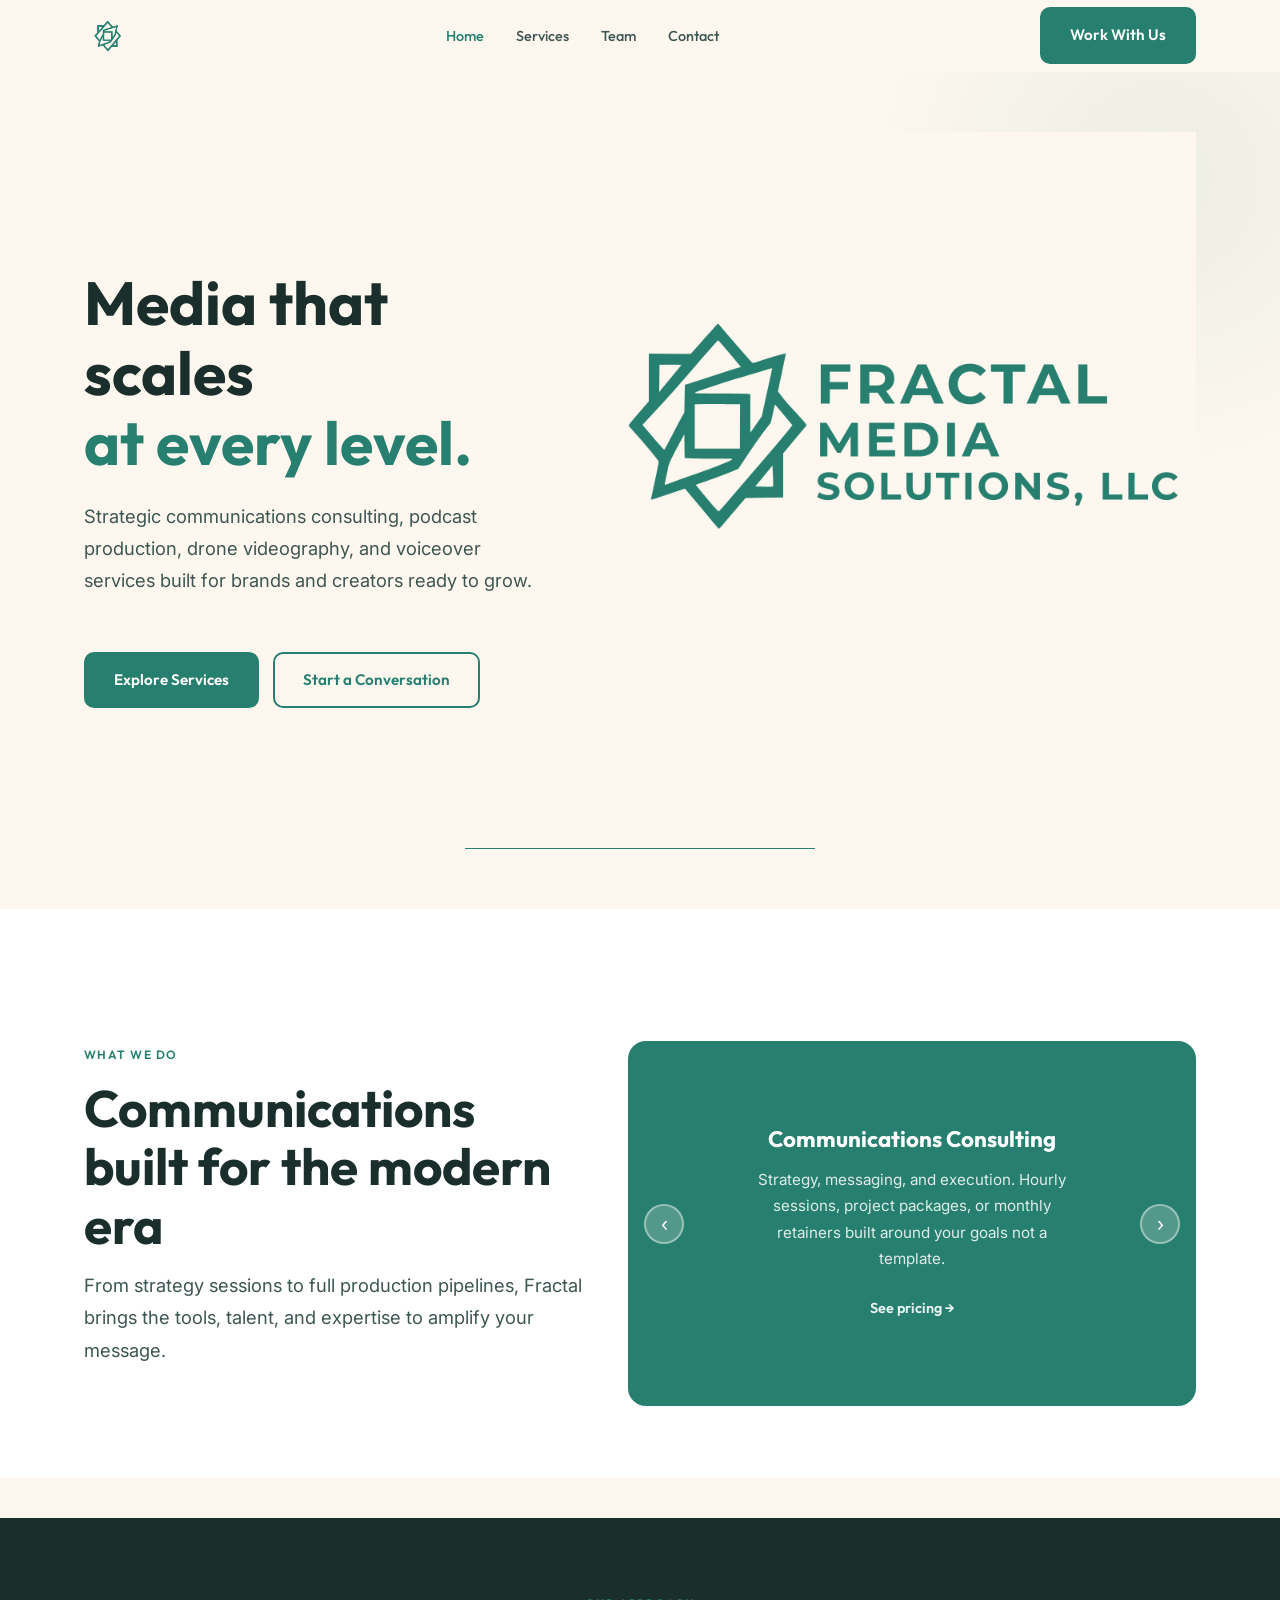
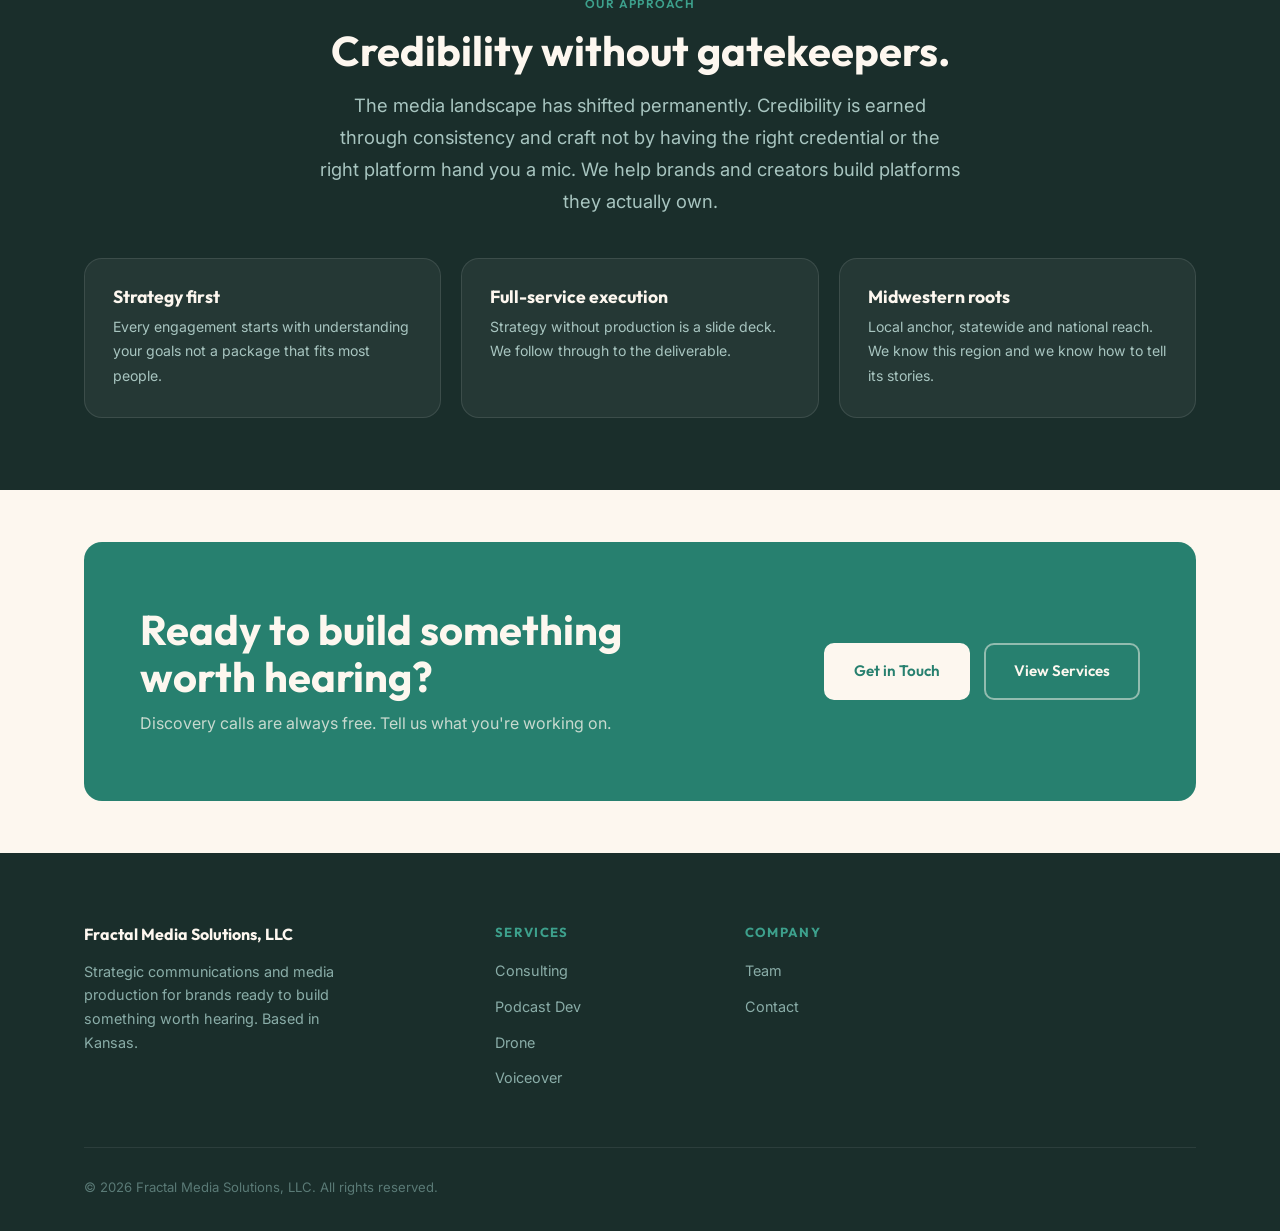
==== index.html @ 62a43615 "Initial commit: Fractal Media Solutions website" ====
<!DOCTYPE html>
<html lang="en">
<head>
  <meta charset="UTF-8" />
  <meta name="viewport" content="width=device-width, initial-scale=1.0" />
  <title>Fractal Media Solutions  Communications at Every Scale</title>
  <meta name="description" content="Strategic communications consulting, podcast production, drone videography, and voiceover services. Based in Kansas, built for national reach." />
  <link rel="stylesheet" href="css/style.css" />
  <link rel="icon" type="image/png" href="assets/favicon.png" />
</head>
<body>

  <!-- ─── Navigation ─── -->
  <nav class="nav" id="nav">
    <div class="nav__inner">
      <a href="index.html" class="nav__logo">
        <img src="assets/favicon.png" alt="Fractal Media Solutions" />
      </a>
      <ul class="nav__links">
        <li><a href="index.html" class="active">Home</a></li>
        <li><a href="services.html">Services</a></li>
        <li><a href="team.html">Team</a></li>
        <li><a href="contact.html">Contact</a></li>
      </ul>
      <a href="contact.html" class="btn btn--primary nav__cta">Work With Us</a>
      <button class="nav__hamburger" id="hamburger" aria-label="Open menu">
        <span></span><span></span><span></span>
      </button>
    </div>
  </nav>

  <div class="nav__mobile" id="mobileNav">
    <a href="index.html">Home</a>
    <a href="services.html">Services</a>
    <a href="team.html">Team</a>
    <a href="contact.html">Contact</a>
  </div>

  <main>

    <!-- ─── Hero ─── -->
    <section class="hero">
      <div class="hero__bg-shape"></div>
      <div class="container">
        <div class="hero__content">
          <div class="hero__heading-with-logo">
            <div>
              <h1>Media that scales<br /><span>at every level.</span></h1>
              <p class="hero__sub">
                Strategic communications consulting, podcast production, drone videography, and voiceover services  built for brands and creators ready to grow.
              </p>
            </div>
            <img src="assets/logo.png" alt="Fractal Media Solutions" class="hero__logo" />
          </div>
          <div class="btn-group">
            <a href="services.html" class="btn btn--primary">Explore Services</a>
            <a href="contact.html" class="btn btn--outline">Start a Conversation</a>
          </div>
        </div>
      </div>
    </section>

    <div style="display: flex; justify-content: center; margin: 60px 0;">
      <div style="height: 1px; background: var(--green); width: 350px;"></div>
    </div>

    <!-- ─── Services Overview ─── -->
    <section class="section" style="background: var(--white);">
      <div class="container">
        <div class="services-wrapper">
          <div class="section-header">
            <span class="section-label">What We Do</span>
            <h2>Communications built for the modern era</h2>
            <p>From strategy sessions to full production pipelines, Fractal brings the tools, talent, and expertise to amplify your message.</p>
          </div>
          <div class="services-carousel-box">
            <button class="carousel-nav-button prev" id="carouselPrev">‹</button>
            <div class="services-carousel" id="servicesCarousel">
          <div class="service-card active">
            <div class="service-card__icon"></div>
            <h3>Communications Consulting</h3>
            <p>Strategy, messaging, and execution. Hourly sessions, project packages, or monthly retainers built around your goals  not a template.</p>
            <a href="services.html#consulting" class="service-card__link">See pricing →</a>
          </div>
          <div class="service-card">
            <div class="service-card__icon"></div>
            <h3>Podcast Development</h3>
            <p>Concept to launch  brand identity, format design, equipment guidance, and a strategy that builds an audience from day one.</p>
            <a href="services.html#podcast" class="service-card__link">See packages →</a>
          </div>
          <div class="service-card">
            <div class="service-card__icon"></div>
            <h3>Drone Videography</h3>
            <p>Cinematic aerial footage for real estate, events, and branded campaigns. FAA-compliant, professionally delivered.</p>
            <a href="services.html#drone" class="service-card__link">See rates →</a>
          </div>
          <div class="service-card">
            <div class="service-card__icon"></div>
            <h3>Voiceover & Production</h3>
            <p>Professional VO spots, audio elements, and short-form video production  polished deliverables on a fast turnaround.</p>
            <a href="services.html#voiceover" class="service-card__link">See rates →</a>
          </div>
            </div>
            <button class="carousel-nav-button next" id="carouselNext">›</button>
          </div>
        </div>
      </div>
    </section>

    <!-- ─── Why Fractal ─── -->
    <section class="section section--dark">
      <div class="container">
        <div class="section-header section-header--center">
          <span class="section-label" style="color: var(--green-light);">Our Approach</span>
          <h2>Credibility without gatekeepers.</h2>
          <p>The media landscape has shifted permanently. Credibility is earned through consistency and craft  not by having the right credential or the right platform hand you a mic. We help brands and creators build platforms they actually own.</p>
        </div>
        <div style="display: grid; grid-template-columns: repeat(auto-fit, minmax(220px, 1fr)); gap: 20px;">
          <div style="background: rgba(255,255,255,0.05); border: 1px solid rgba(255,255,255,0.1); border-radius: var(--radius-lg); padding: 28px;">
            <h4 style="color: var(--cream); margin-bottom: 8px;">Strategy first</h4>
            <p style="font-size: 0.88rem;">Every engagement starts with understanding your goals  not a package that fits most people.</p>
          </div>
          <div style="background: rgba(255,255,255,0.05); border: 1px solid rgba(255,255,255,0.1); border-radius: var(--radius-lg); padding: 28px;">
            <h4 style="color: var(--cream); margin-bottom: 8px;">Full-service execution</h4>
            <p style="font-size: 0.88rem;">Strategy without production is a slide deck. We follow through to the deliverable.</p>
          </div>
          <div style="background: rgba(255,255,255,0.05); border: 1px solid rgba(255,255,255,0.1); border-radius: var(--radius-lg); padding: 28px;">
            <h4 style="color: var(--cream); margin-bottom: 8px;">Midwestern roots</h4>
            <p style="font-size: 0.88rem;">Local anchor, statewide and national reach. We know this region and we know how to tell its stories.</p>
          </div>
        </div>
      </div>
    </section>

    <!-- ─── CTA ─── -->
    <section class="section--sm">
      <div class="container">
        <div class="cta-banner">
          <div>
            <h2>Ready to build something worth hearing?</h2>
            <p>Discovery calls are always free. Tell us what you're working on.</p>
          </div>
          <div class="btn-group">
            <a href="contact.html" class="btn btn--cream">Get in Touch</a>
            <a href="services.html" class="btn btn--outline-light">View Services</a>
          </div>
        </div>
      </div>
    </section>

  </main>

  <!-- ─── Footer ─── -->
  <footer class="footer">
    <div class="container">
      <div class="footer__grid">
        <div class="footer__brand">
          <h4 style="color: var(--cream); margin-bottom: 8px; font-size: 1rem;">Fractal Media Solutions, LLC</h4>
          <p>Strategic communications and media production for brands ready to build something worth hearing. Based in Kansas.</p>
        </div>
        <div class="footer__col">
          <h4>Services</h4>
          <ul>
            <li><a href="services.html#consulting">Consulting</a></li>
            <li><a href="services.html#podcast">Podcast Dev</a></li>
            <li><a href="services.html#drone">Drone</a></li>
            <li><a href="services.html#voiceover">Voiceover</a></li>
          </ul>
        </div>
        <div class="footer__col">
          <h4>Company</h4>
          <ul>
            <li><a href="team.html">Team</a></li>
            <li><a href="contact.html">Contact</a></li>
          </ul>
        </div>
      </div>
      <div class="footer__bottom">
        <p>© 2026 Fractal Media Solutions, LLC. All rights reserved.</p>
      </div>
    </div>
  </footer>

  <script src="js/main.js"></script>
</body>
</html>
---- css/style.css ----
/* ============================================================
   FRACTAL MEDIA SOLUTIONS — Global Stylesheet
   Colors: #27806F (green), #FDF7EF (cream)
   ============================================================ */

@import url('https://fonts.googleapis.com/css2?family=Outfit:wght@300;400;500;600;700;800&family=Inter:wght@300;400;500;600&display=swap');

/* ─── Variables ─── */
:root {
  --green:        #27806F;
  --green-dark:   #1f6358;
  --green-light:  #3da08c;
  --green-pale:   #d4ede9;
  --cream:        #FDF7EF;
  --cream-dark:   #f5ece0;
  --white:        #ffffff;
  --ink:          #1a2e2b;
  --ink-mid:      #3d5652;
  --ink-soft:     #6b8580;
  --border:       #ddeae8;

  --font-head: 'Outfit', sans-serif;
  --font-body: 'Inter', sans-serif;

  --radius:   10px;
  --radius-lg: 18px;
  --shadow:   0 2px 12px rgba(39,128,111,0.10);
  --shadow-lg: 0 8px 40px rgba(39,128,111,0.14);

  --max-w: 1160px;
  --nav-h: 72px;
}

/* ─── Reset ─── */
*, *::before, *::after { box-sizing: border-box; margin: 0; padding: 0; }
html { scroll-behavior: smooth; font-size: 16px; }
body {
  font-family: var(--font-body);
  background: var(--cream);
  color: var(--ink);
  line-height: 1.6;
  -webkit-font-smoothing: antialiased;
}
img { max-width: 100%; display: block; }
a { color: inherit; text-decoration: none; }
ul { list-style: none; }
button { cursor: pointer; font-family: inherit; }

/* ─── Typography ─── */
h1, h2, h3, h4, h5 {
  font-family: var(--font-head);
  line-height: 1.15;
  color: var(--ink);
  font-weight: 700;
}
h1 { font-size: clamp(2.4rem, 5vw, 3.8rem); }
h2 { font-size: clamp(1.8rem, 3.5vw, 2.6rem); }
h3 { font-size: clamp(1.2rem, 2.5vw, 1.5rem); }
h4 { font-size: 1.1rem; }
p  { color: var(--ink-mid); line-height: 1.75; }

/* ─── Layout helpers ─── */
.container {
  max-width: var(--max-w);
  margin: 0 auto;
  padding: 0 24px;
}
.section { padding: 72px 0; }
.section + .section { margin-top: 40px; }
.section--sm { padding: 52px 0; }
.section--dark {
  background: var(--ink);
  color: var(--cream);
}
.section--dark h2,
.section--dark h3,
.section--dark h4 { color: var(--cream); }
.section--dark p { color: #a8c5c0; }

.section--green {
  background: var(--green);
}
.section--green h2,
.section--green h3,
.section--green p { color: var(--cream); }

.section-label {
  display: inline-block;
  font-family: var(--font-head);
  font-size: 0.75rem;
  font-weight: 600;
  letter-spacing: 0.12em;
  text-transform: uppercase;
  color: var(--green);
  margin-bottom: 14px;
}
.section--dark .section-label { color: var(--green-light); }
.section--green .section-label { color: var(--green-pale); }

.section-header { max-width: 640px; margin-bottom: 40px; }
.section-header p { margin-top: 14px; font-size: 1.15rem; }
.section-header--center { text-align: center; margin-left: auto; margin-right: auto; }

/* ─── Buttons ─── */
.btn {
  display: inline-flex;
  align-items: center;
  gap: 8px;
  padding: 14px 28px;
  border-radius: var(--radius);
  font-family: var(--font-head);
  font-weight: 600;
  font-size: 0.95rem;
  transition: all 0.2s ease;
  border: 2px solid transparent;
}
.btn--primary {
  background: var(--green);
  color: var(--white);
  border-color: var(--green);
}
.btn--primary:hover {
  background: var(--green-dark);
  border-color: var(--green-dark);
  transform: translateY(-1px);
  box-shadow: 0 4px 16px rgba(39,128,111,0.35);
}
.btn--outline {
  background: transparent;
  color: var(--green);
  border-color: var(--green);
}
.btn--outline:hover {
  background: var(--green);
  color: var(--white);
  transform: translateY(-1px);
}
.btn--outline-light {
  background: transparent;
  color: var(--cream);
  border-color: rgba(253,247,239,0.5);
}
.btn--outline-light:hover {
  background: rgba(253,247,239,0.12);
  border-color: var(--cream);
}
.btn--cream {
  background: var(--cream);
  color: var(--green);
  border-color: var(--cream);
}
.btn--cream:hover {
  background: var(--white);
  transform: translateY(-1px);
  box-shadow: 0 4px 16px rgba(0,0,0,0.1);
}
.btn-group { display: flex; gap: 14px; flex-wrap: wrap; align-items: center; }

/* ─── Navigation ─── */
.nav {
  position: fixed;
  top: 0; left: 0; right: 0;
  z-index: 1000;
  height: var(--nav-h);
  background: var(--cream);
  border-bottom: 1px solid transparent;
  transition: border-color 0.3s, box-shadow 0.3s;
}
.nav.scrolled {
  border-color: var(--border);
  box-shadow: 0 2px 16px rgba(39,128,111,0.08);
}
.nav__inner {
  display: flex;
  align-items: center;
  justify-content: space-between;
  height: 100%;
  max-width: var(--max-w);
  margin: 0 auto;
  padding: 0 24px;
}
.nav__logo img { height: 48px; width: auto; }
.nav__links {
  display: flex;
  align-items: center;
  gap: 32px;
}
.nav__links a {
  font-family: var(--font-head);
  font-weight: 500;
  font-size: 0.9rem;
  color: var(--ink-mid);
  transition: color 0.2s;
}
.nav__links a:hover,
.nav__links a.active { color: var(--green); }
.nav__cta { margin-left: 8px; }
.nav__hamburger {
  display: none;
  flex-direction: column;
  gap: 5px;
  background: none;
  border: none;
  padding: 4px;
}
.nav__hamburger span {
  display: block;
  width: 24px; height: 2px;
  background: var(--ink);
  border-radius: 2px;
  transition: all 0.3s;
}

/* Mobile nav */
.nav__mobile {
  display: none;
  position: fixed;
  top: var(--nav-h);
  left: 0; right: 0;
  background: var(--cream);
  border-bottom: 1px solid var(--border);
  padding: 24px;
  flex-direction: column;
  gap: 20px;
  box-shadow: var(--shadow-lg);
  z-index: 999;
}
.nav__mobile a {
  font-family: var(--font-head);
  font-weight: 600;
  font-size: 1.1rem;
  color: var(--ink);
  padding: 8px 0;
  border-bottom: 1px solid var(--border);
}
.nav__mobile a:last-child { border: none; }
.nav__mobile.open { display: flex; }

/* ─── Hero ─── */
.hero {
  padding-top: calc(var(--nav-h) + 60px);
  padding-bottom: 80px;
  position: relative;
  overflow: hidden;
}
.hero__bg-shape {
  position: absolute;
  top: -120px; right: -180px;
  width: 600px; height: 600px;
  background: radial-gradient(circle, rgba(39,128,111,0.08) 0%, transparent 70%);
  border-radius: 50%;
  pointer-events: none;
}
.hero__content { max-width: 100%; position: relative; z-index: 1; }
.hero__heading-with-logo {
  display: flex;
  align-items: center;
  justify-content: space-between;
  gap: 48px;
  margin-bottom: -80px;
}
.hero__heading-with-logo > div {
  flex: 1;
  max-width: 600px;
}
.hero__logo {
  height: 600px;
  width: auto;
  flex-shrink: 0;
}
.hero__eyebrow {
  display: inline-flex;
  align-items: center;
  gap: 8px;
  font-family: var(--font-head);
  font-size: 0.8rem;
  font-weight: 600;
  letter-spacing: 0.1em;
  text-transform: uppercase;
  color: var(--green);
  margin-bottom: 20px;
}
.hero__eyebrow::before {
  content: '';
  display: block;
  width: 28px; height: 2px;
  background: var(--green);
  border-radius: 2px;
}
.hero h1 { margin-bottom: 22px; }
.hero h1 span { color: var(--green); }
.hero__sub {
  font-size: 1.15rem;
  max-width: 560px;
  margin-bottom: 0;
  color: var(--ink-mid);
}
.hero__stats {
  display: flex;
  gap: 48px;
  margin-top: 64px;
  padding-top: 40px;
  border-top: 1px solid var(--border);
  flex-wrap: wrap;
}
.hero__stat-num {
  font-family: var(--font-head);
  font-size: 2rem;
  font-weight: 800;
  color: var(--green);
  line-height: 1;
}
.hero__stat-label {
  font-size: 0.85rem;
  color: var(--ink-soft);
  margin-top: 4px;
}

/* ─── Service Cards & Carousel ─── */
.services-wrapper {
  display: flex;
  gap: 40px;
  align-items: stretch;
  justify-content: space-between;
  margin-top: 60px;
}
.services-wrapper .section-header {
  flex: 1;
  max-width: 100%;
}
.services-wrapper .section-header h2 {
  font-size: clamp(2.2rem, 4.5vw, 3.2rem);
}
.services-carousel-box {
  flex: 1;
  background: var(--green);
  border-radius: var(--radius-lg);
  padding: 40px 32px;
  min-height: 320px;
  display: flex;
  flex-direction: column;
  align-items: center;
  justify-content: center;
  position: relative;
}
.services-grid {
  display: grid;
  grid-template-columns: repeat(auto-fit, minmax(280px, 1fr));
  gap: 20px;
}
.services-carousel {
  display: flex;
  width: 100%;
  height: 100%;
  position: relative;
  align-items: center;
  justify-content: center;
}
.carousel-nav-button {
  position: absolute;
  top: 50%;
  transform: translateY(-50%);
  background: rgba(255,255,255,0.2);
  border: 2px solid rgba(255,255,255,0.4);
  color: var(--white);
  width: 40px;
  height: 40px;
  border-radius: 50%;
  cursor: pointer;
  font-size: 1.2rem;
  display: flex;
  align-items: center;
  justify-content: center;
  transition: all 0.2s;
  z-index: 10;
}
.carousel-nav-button:hover {
  background: rgba(255,255,255,0.35);
  border-color: rgba(255,255,255,0.6);
}
.carousel-nav-button.prev { left: 16px; }
.carousel-nav-button.next { right: 16px; }
.service-card {
  background: var(--white);
  border: 1px solid var(--border);
  border-radius: var(--radius-lg);
  padding: 32px;
  transition: box-shadow 0.25s, transform 0.25s, border-color 0.25s;
  flex-shrink: 0;
  width: 100%;
  min-width: 320px;
  cursor: pointer;
}
.services-carousel .service-card {
  display: none;
  width: 100%;
  max-width: 100%;
  min-width: unset;
  background: transparent;
  border: none;
  padding: 0;
  text-align: center;
}
.services-carousel .service-card.active {
  display: flex;
  flex-direction: column;
  align-items: center;
}
.services-carousel .service-card__icon {
  display: none;
}
.services-carousel .service-card h3 {
  color: var(--white);
  font-size: 1.4rem;
  margin-bottom: 14px;
}
.services-carousel .service-card p {
  color: rgba(255,255,255,0.85);
  font-size: 0.95rem;
  max-width: 320px;
}
.services-carousel .service-card__link {
  color: rgba(255,255,255,0.9);
  margin-top: 24px;
  font-size: 0.9rem;
}
.services-carousel .service-card__link:hover {
  color: var(--white);
}
.service-card:hover {
  box-shadow: var(--shadow-lg);
  transform: translateY(-4px);
  border-color: var(--green-pale);
}
.service-card__icon {
  width: 52px; height: 52px;
  background: var(--green-pale);
  border-radius: var(--radius);
  display: flex; align-items: center; justify-content: center;
  margin-bottom: 20px;
  font-size: 1.4rem;
}
.service-card h3 { margin-bottom: 10px; font-size: 1.15rem; }
.service-card p { font-size: 0.9rem; }
.service-card__link {
  display: inline-flex;
  align-items: center;
  gap: 6px;
  margin-top: 18px;
  font-family: var(--font-head);
  font-size: 0.85rem;
  font-weight: 600;
  color: var(--green);
  transition: gap 0.2s;
}
.service-card__link:hover { gap: 10px; }

/* ─── Pricing Tables ─── */
.pricing-section { margin-bottom: 48px; }
.pricing-section h3 {
  font-size: 1.4rem;
  margin-bottom: 6px;
  padding-bottom: 16px;
  border-bottom: 2px solid var(--green-pale);
}
.pricing-section .section-label { margin-bottom: 8px; }

.pricing-grid {
  display: grid;
  grid-template-columns: repeat(auto-fit, minmax(220px, 1fr));
  gap: 20px;
  margin-top: 28px;
}
.price-card {
  background: var(--white);
  border: 1px solid var(--border);
  border-radius: var(--radius-lg);
  padding: 28px 24px;
  position: relative;
  transition: box-shadow 0.2s, border-color 0.2s;
}
.price-card:hover {
  box-shadow: var(--shadow);
  border-color: var(--green-pale);
}
.price-card--featured {
  border-color: var(--green);
  border-width: 2px;
}
.price-card__badge {
  position: absolute;
  top: -12px; left: 50%;
  transform: translateX(-50%);
  background: var(--green);
  color: var(--white);
  font-family: var(--font-head);
  font-size: 0.7rem;
  font-weight: 700;
  letter-spacing: 0.08em;
  text-transform: uppercase;
  padding: 4px 12px;
  border-radius: 20px;
}
.price-card__name {
  font-family: var(--font-head);
  font-weight: 700;
  font-size: 1rem;
  color: var(--ink);
  margin-bottom: 8px;
}
.price-card__price {
  font-family: var(--font-head);
  font-size: 1.8rem;
  font-weight: 800;
  color: var(--green);
  line-height: 1;
}
.price-card__price span {
  font-size: 0.85rem;
  font-weight: 500;
  color: var(--ink-soft);
}
.price-card__desc {
  font-size: 0.85rem;
  color: var(--ink-soft);
  margin-top: 8px;
  margin-bottom: 16px;
}
.price-card__features {
  border-top: 1px solid var(--border);
  padding-top: 16px;
  display: flex;
  flex-direction: column;
  gap: 8px;
}
.price-card__features li {
  font-size: 0.85rem;
  color: var(--ink-mid);
  display: flex;
  align-items: flex-start;
  gap: 8px;
}
.price-card__features li::before {
  content: '✓';
  color: var(--green);
  font-weight: 700;
  flex-shrink: 0;
  margin-top: 1px;
}

/* ─── Podcast section ─── */
.podcast-card {
  display: grid;
  grid-template-columns: 1fr 1fr;
  gap: 64px;
  align-items: center;
}
.podcast-card__art {
  background: linear-gradient(135deg, var(--green-dark) 0%, var(--green) 50%, var(--green-light) 100%);
  border-radius: var(--radius-lg);
  aspect-ratio: 1;
  display: flex;
  align-items: center;
  justify-content: center;
  font-size: 5rem;
  box-shadow: var(--shadow-lg);
  max-width: 380px;
}
.podcast-card__content .section-label { color: var(--green-light); }
.podcast-card__content h2 { color: var(--cream); }
.podcast-card__tags {
  display: flex;
  gap: 10px;
  flex-wrap: wrap;
  margin: 20px 0;
}
.tag {
  display: inline-block;
  padding: 5px 12px;
  border-radius: 20px;
  font-size: 0.78rem;
  font-family: var(--font-head);
  font-weight: 600;
  background: rgba(253,247,239,0.12);
  color: var(--cream);
  border: 1px solid rgba(253,247,239,0.2);
}

/* ─── CTA Banner ─── */
.cta-banner {
  background: var(--green);
  border-radius: var(--radius-lg);
  padding: 64px 56px;
  display: flex;
  align-items: center;
  justify-content: space-between;
  gap: 40px;
  flex-wrap: wrap;
}
.cta-banner h2 { color: var(--cream); max-width: 500px; margin-bottom: 8px; }
.cta-banner p { color: rgba(253,247,239,0.75); }

/* ─── Team Cards ─── */
.team-grid {
  display: grid;
  grid-template-columns: repeat(auto-fit, minmax(300px, 1fr));
  gap: 24px;
}
.team-card {
  background: var(--white);
  border: 1px solid var(--border);
  border-radius: var(--radius-lg);
  overflow: hidden;
  transition: box-shadow 0.25s, transform 0.25s;
}
.team-card:hover {
  box-shadow: var(--shadow-lg);
  transform: translateY(-4px);
}
.team-card__photo {
  height: 240px;
  background: linear-gradient(135deg, var(--green-dark) 0%, var(--green-light) 100%);
  display: flex;
  align-items: center;
  justify-content: center;
  font-size: 4rem;
}
.team-card__body { padding: 28px; }
.team-card__name { font-size: 1.2rem; margin-bottom: 4px; }
.team-card__title {
  font-size: 0.85rem;
  color: var(--green);
  font-family: var(--font-head);
  font-weight: 600;
  margin-bottom: 14px;
}
.team-card__bio { font-size: 0.9rem; }

/* ─── AI Services ─── */
.ai-grid {
  display: grid;
  grid-template-columns: repeat(auto-fit, minmax(300px, 1fr));
  gap: 24px;
}
.ai-card {
  background: var(--white);
  border: 1px solid var(--border);
  border-radius: var(--radius-lg);
  padding: 32px;
  transition: box-shadow 0.25s, transform 0.25s, border-color 0.25s;
}
.ai-card:hover {
  box-shadow: var(--shadow-lg);
  transform: translateY(-4px);
  border-color: var(--green-pale);
}
.ai-card__icon {
  font-size: 2rem;
  margin-bottom: 16px;
}
.ai-card__name {
  font-family: var(--font-head);
  font-weight: 700;
  font-size: 1.1rem;
  margin-bottom: 10px;
  color: var(--ink);
}
.ai-card__desc { font-size: 0.9rem; margin-bottom: 16px; }
.ai-card__price {
  font-family: var(--font-head);
  font-weight: 700;
  color: var(--green);
  font-size: 0.95rem;
}

/* ─── Contact form ─── */
.contact-grid {
  display: grid;
  grid-template-columns: 1fr 1.6fr;
  gap: 64px;
  align-items: start;
}
.contact-info h3 { margin-bottom: 14px; }
.contact-detail {
  display: flex;
  align-items: flex-start;
  gap: 14px;
  margin-bottom: 20px;
}
.contact-detail__icon {
  width: 40px; height: 40px;
  background: var(--green-pale);
  border-radius: var(--radius);
  display: flex; align-items: center; justify-content: center;
  font-size: 1rem;
  flex-shrink: 0;
  margin-top: 2px;
}
.contact-detail__text strong {
  display: block;
  font-family: var(--font-head);
  font-size: 0.85rem;
  color: var(--ink);
  margin-bottom: 2px;
}
.contact-detail__text span {
  font-size: 0.9rem;
  color: var(--ink-mid);
}
.contact-form {
  background: var(--white);
  border: 1px solid var(--border);
  border-radius: var(--radius-lg);
  padding: 40px;
  box-shadow: var(--shadow);
}
.form-row { display: grid; grid-template-columns: 1fr 1fr; gap: 20px; }
.form-group { margin-bottom: 20px; }
.form-group label {
  display: block;
  font-family: var(--font-head);
  font-size: 0.82rem;
  font-weight: 600;
  color: var(--ink);
  margin-bottom: 7px;
  letter-spacing: 0.02em;
}
.form-group input,
.form-group select,
.form-group textarea {
  width: 100%;
  padding: 12px 16px;
  border: 1.5px solid var(--border);
  border-radius: var(--radius);
  font-family: var(--font-body);
  font-size: 0.9rem;
  color: var(--ink);
  background: var(--cream);
  transition: border-color 0.2s, box-shadow 0.2s;
  outline: none;
}
.form-group input:focus,
.form-group select:focus,
.form-group textarea:focus {
  border-color: var(--green);
  box-shadow: 0 0 0 3px rgba(39,128,111,0.12);
}
.form-group textarea { resize: vertical; min-height: 130px; }

/* ─── Footer ─── */
.footer {
  background: var(--ink);
  color: var(--cream);
  padding: 72px 0 32px;
}
.footer__grid {
  display: grid;
  grid-template-columns: 1.8fr 1fr 1fr 1fr;
  gap: 48px;
  margin-bottom: 56px;
}
.footer__brand p {
  color: #8aada8;
  font-size: 0.9rem;
  margin-top: 16px;
  max-width: 280px;
  line-height: 1.65;
}
.footer__logo img { height: 44px; width: auto; filter: brightness(1.3); opacity: 1; }
.footer__col h4 {
  font-family: var(--font-head);
  font-size: 0.82rem;
  font-weight: 700;
  letter-spacing: 0.1em;
  text-transform: uppercase;
  color: var(--green-light);
  margin-bottom: 18px;
}
.footer__col ul { display: flex; flex-direction: column; gap: 10px; }
.footer__col ul a {
  font-size: 0.9rem;
  color: #8aada8;
  transition: color 0.2s;
}
.footer__col ul a:hover { color: var(--cream); }
.footer__bottom {
  border-top: 1px solid rgba(255,255,255,0.08);
  padding-top: 28px;
  display: flex;
  justify-content: space-between;
  align-items: center;
  flex-wrap: wrap;
  gap: 12px;
}
.footer__bottom p { font-size: 0.82rem; color: #5a7a76; }
.footer__bottom a { color: var(--green-light); }

/* ─── Page Hero (inner pages) ─── */
.page-hero {
  background: linear-gradient(135deg, var(--ink) 0%, #2a4e49 100%);
  padding: calc(var(--nav-h) + 72px) 0 80px;
  position: relative;
  overflow: hidden;
}
.page-hero::before {
  content: '';
  position: absolute;
  top: -100px; right: -100px;
  width: 500px; height: 500px;
  background: radial-gradient(circle, rgba(39,128,111,0.2) 0%, transparent 70%);
  border-radius: 50%;
}
.page-hero .section-label { color: var(--green-light); }
.page-hero h1 { color: var(--cream); margin-bottom: 16px; }
.page-hero p { color: #a8c5c0; font-size: 1.1rem; max-width: 580px; }

/* ─── Value props ─── */
.value-grid {
  display: grid;
  grid-template-columns: repeat(3, 1fr);
  gap: 32px;
}
.value-item {
  padding: 32px;
  background: var(--white);
  border: 1px solid var(--border);
  border-radius: var(--radius-lg);
}
.value-item__num {
  font-family: var(--font-head);
  font-size: 2.5rem;
  font-weight: 800;
  color: var(--green-pale);
  line-height: 1;
  margin-bottom: 12px;
}
.value-item h4 { margin-bottom: 8px; }
.value-item p { font-size: 0.9rem; }

/* ─── Episode list ─── */
.episode-list { display: flex; flex-direction: column; gap: 16px; }
.episode-card {
  display: flex;
  gap: 20px;
  align-items: center;
  background: var(--white);
  border: 1px solid var(--border);
  border-radius: var(--radius);
  padding: 20px 24px;
  transition: box-shadow 0.2s, border-color 0.2s;
}
.episode-card:hover { box-shadow: var(--shadow); border-color: var(--green-pale); }
.episode-card__num {
  font-family: var(--font-head);
  font-size: 1.5rem;
  font-weight: 800;
  color: var(--green-pale);
  min-width: 44px;
}
.episode-card__title {
  font-family: var(--font-head);
  font-weight: 600;
  font-size: 1rem;
  color: var(--ink);
  margin-bottom: 4px;
}
.episode-card__meta { font-size: 0.82rem; color: var(--ink-soft); }
.episode-card__play {
  margin-left: auto;
  width: 44px; height: 44px;
  background: var(--green-pale);
  border-radius: 50%;
  display: flex; align-items: center; justify-content: center;
  color: var(--green);
  font-size: 1rem;
  flex-shrink: 0;
  transition: background 0.2s, color 0.2s;
}
.episode-card:hover .episode-card__play {
  background: var(--green);
  color: var(--white);
}

/* ─── Divider ─── */
.divider { height: 1px; background: var(--border); margin: 0; }

/* ─── Responsive ─── */
@media (max-width: 900px) {
  .services-wrapper { flex-direction: column; gap: 40px; }
  .services-wrapper .section-header { max-width: 100%; }
  .services-carousel-box { min-height: 350px; }
  .footer__grid { grid-template-columns: 1fr 1fr; }
  .podcast-card { grid-template-columns: 1fr; }
  .podcast-card__art { max-width: 260px; margin: 0 auto; }
  .contact-grid { grid-template-columns: 1fr; }
  .value-grid { grid-template-columns: 1fr; }
}

@media (max-width: 768px) {
  .hero__heading-with-logo { flex-direction: column; gap: 32px; }
  .hero__logo { height: 280px; }
  .nav__links, .nav__cta { display: none; }
  .nav__hamburger { display: flex; }
  .cta-banner { flex-direction: column; padding: 40px 28px; }
  .form-row { grid-template-columns: 1fr; }
  .hero__stats { gap: 32px; }
  .footer__grid { grid-template-columns: 1fr; gap: 32px; }
}

@media (max-width: 480px) {
  .section { padding: 64px 0; }
  .contact-form { padding: 24px; }
}
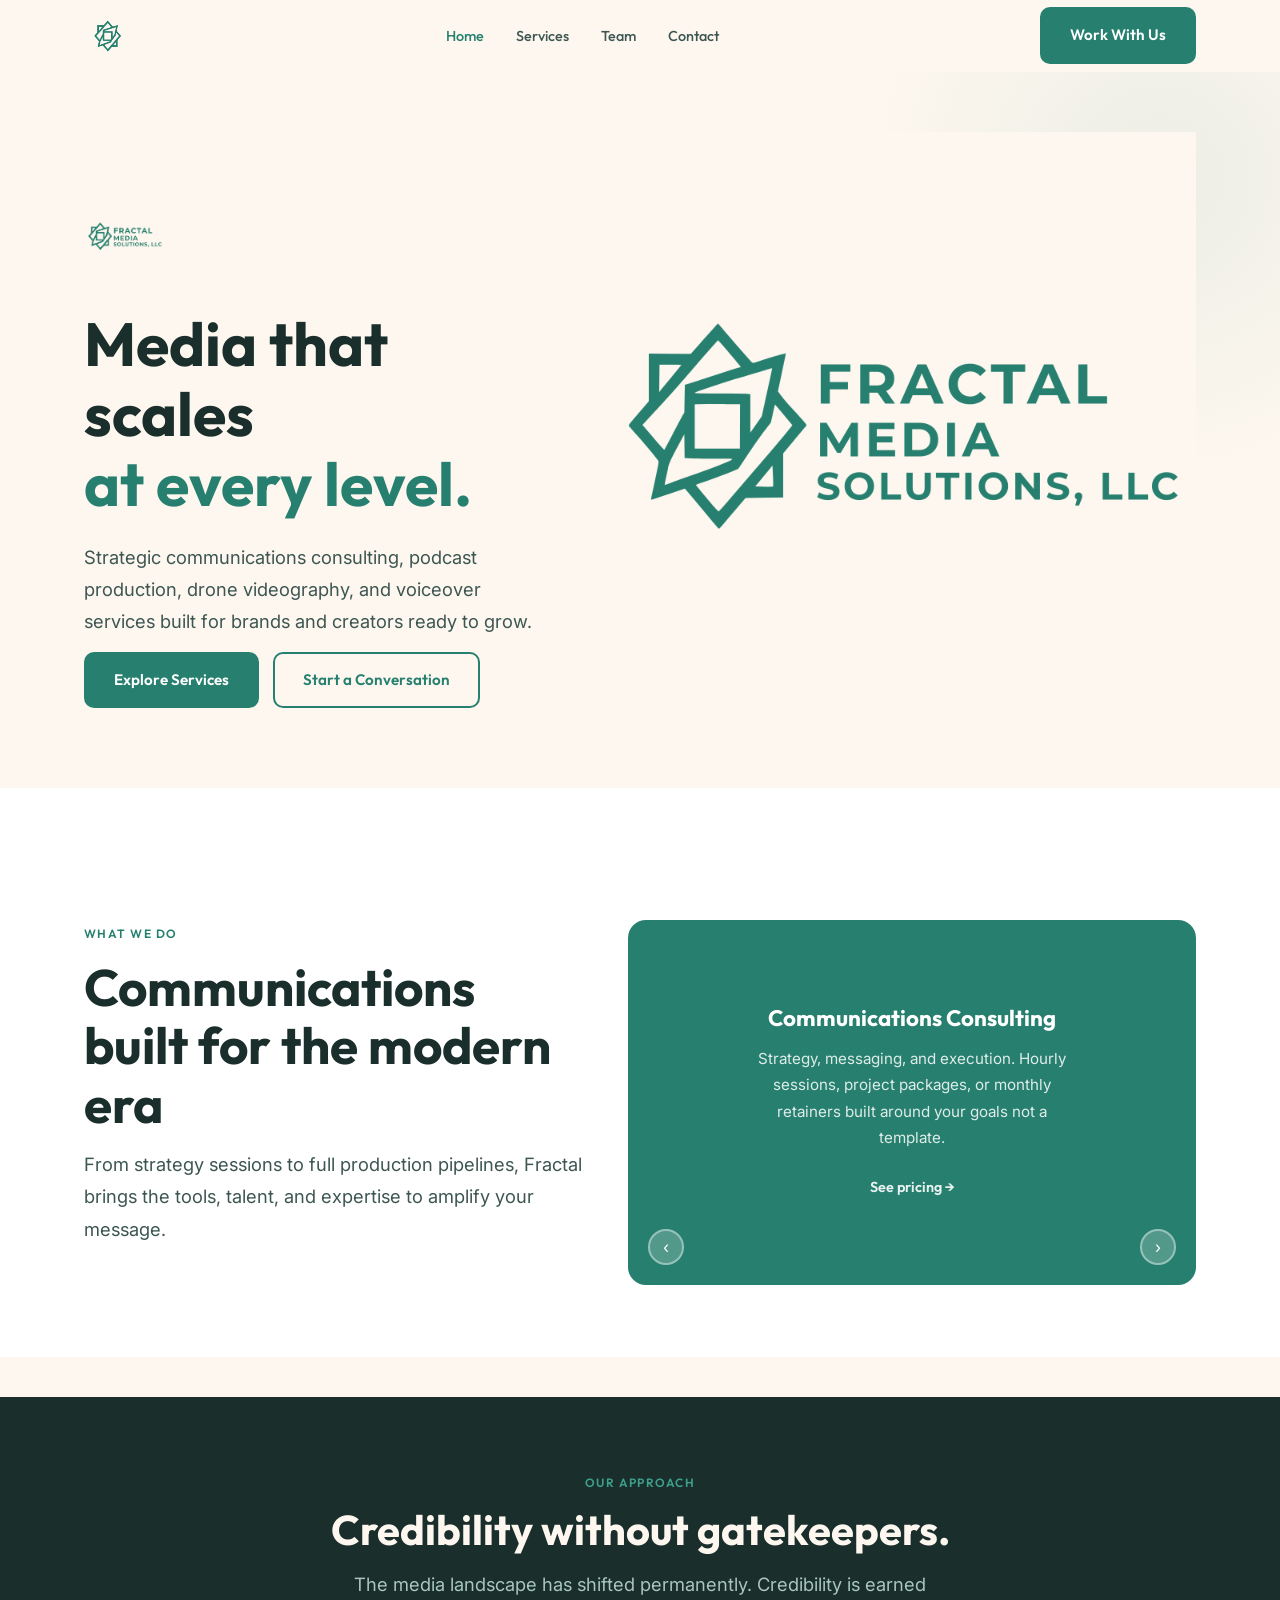
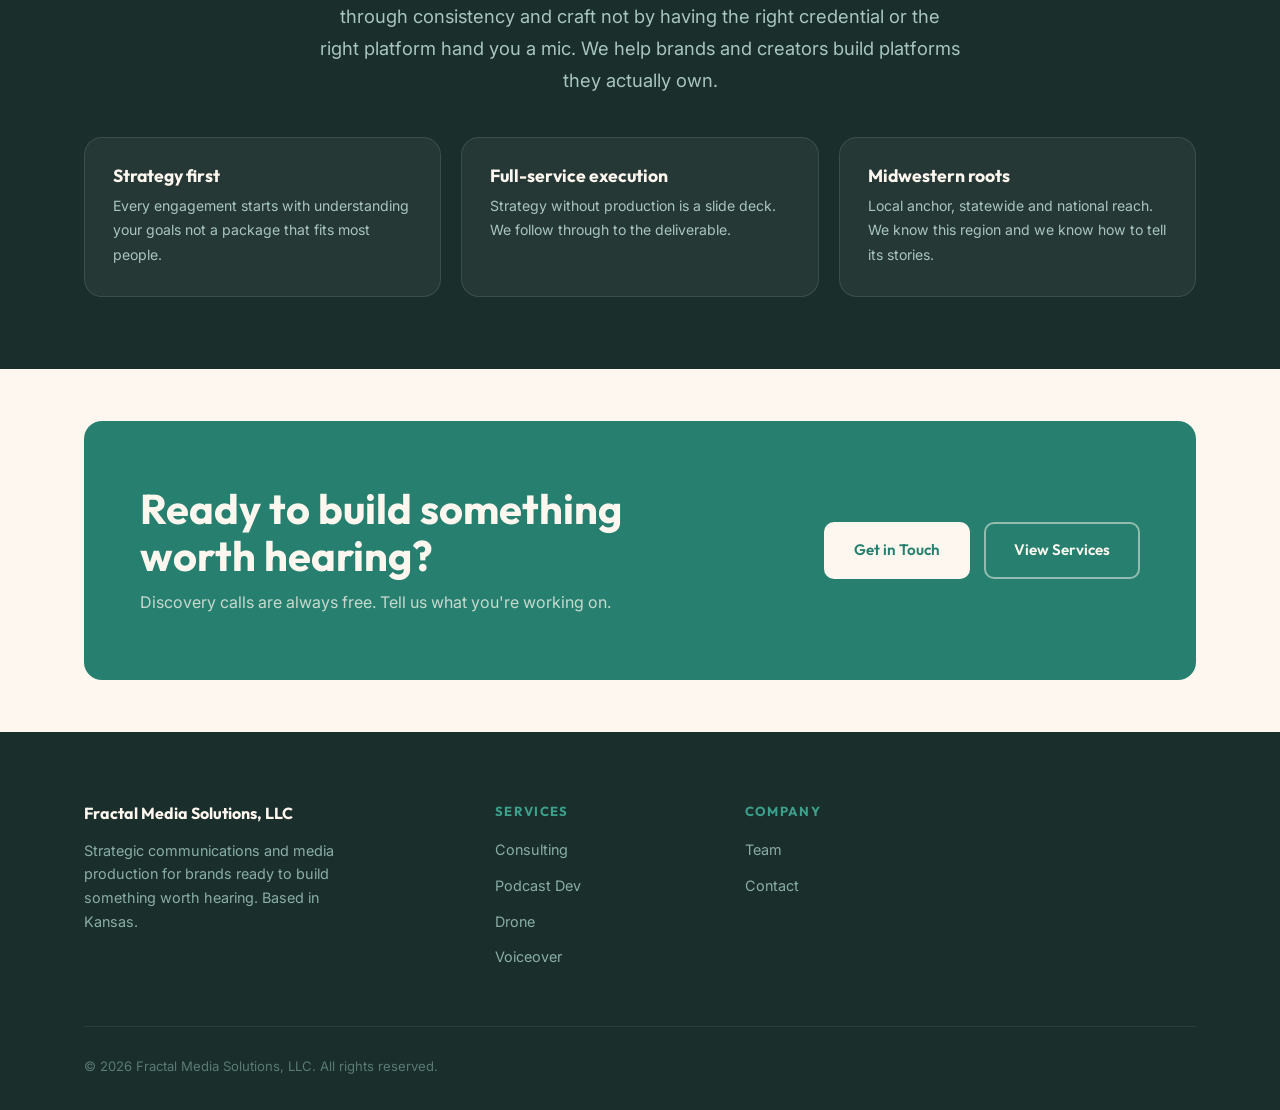
==== commit 5709342f: "refactor: hero section logo, spacing, and carousel buttons - Add Fractal logo above heading in hero " ====
--- a/index.html
+++ b/index.html
@@ -45,6 +45,7 @@
         <div class="hero__content">
           <div class="hero__heading-with-logo">
             <div>
+              <img src="assets/logo.png" alt="Fractal Media Solutions" class="hero__logo-top" />
               <h1>Media that scales<br /><span>at every level.</span></h1>
               <p class="hero__sub">
                 Strategic communications consulting, podcast production, drone videography, and voiceover services  built for brands and creators ready to grow.
@@ -59,10 +60,6 @@
         </div>
       </div>
     </section>
-
-    <div style="display: flex; justify-content: center; margin: 60px 0;">
-      <div style="height: 1px; background: var(--green); width: 350px;"></div>
-    </div>
 
     <!-- ─── Services Overview ─── -->
     <section class="section" style="background: var(--white);">
--- a/css/style.css
+++ b/css/style.css
@@ -263,6 +263,11 @@
   flex: 1;
   max-width: 600px;
 }
+.hero__logo-top {
+  height: 80px;
+  width: auto;
+  margin-bottom: 32px;
+}
 .hero__logo {
   height: 600px;
   width: auto;
@@ -292,7 +297,7 @@
 .hero__sub {
   font-size: 1.15rem;
   max-width: 560px;
-  margin-bottom: 0;
+  margin-bottom: 30px;
   color: var(--ink-mid);
 }
 .hero__stats {
@@ -358,16 +363,15 @@
 }
 .carousel-nav-button {
   position: absolute;
-  top: 50%;
-  transform: translateY(-50%);
+  bottom: 20px;
   background: rgba(255,255,255,0.2);
   border: 2px solid rgba(255,255,255,0.4);
   color: var(--white);
-  width: 40px;
-  height: 40px;
+  width: 36px;
+  height: 36px;
   border-radius: 50%;
   cursor: pointer;
-  font-size: 1.2rem;
+  font-size: 1rem;
   display: flex;
   align-items: center;
   justify-content: center;
@@ -378,8 +382,8 @@
   background: rgba(255,255,255,0.35);
   border-color: rgba(255,255,255,0.6);
 }
-.carousel-nav-button.prev { left: 16px; }
-.carousel-nav-button.next { right: 16px; }
+.carousel-nav-button.prev { left: 20px; }
+.carousel-nav-button.next { right: 20px; }
 .service-card {
   background: var(--white);
   border: 1px solid var(--border);
@@ -897,14 +901,16 @@
 }
 
 @media (max-width: 768px) {
-  .hero__heading-with-logo { flex-direction: column; gap: 32px; }
-  .hero__logo { height: 280px; }
+  .hero__heading-with-logo { flex-direction: column; gap: 32px; margin-bottom: 0; }
+  .hero__logo { display: none; }
+  .hero__logo-top { display: none; }
   .nav__links, .nav__cta { display: none; }
   .nav__hamburger { display: flex; }
   .cta-banner { flex-direction: column; padding: 40px 28px; }
   .form-row { grid-template-columns: 1fr; }
   .hero__stats { gap: 32px; }
   .footer__grid { grid-template-columns: 1fr; gap: 32px; }
+  .btn-group { flex-wrap: nowrap; }
 }
 
 @media (max-width: 480px) {
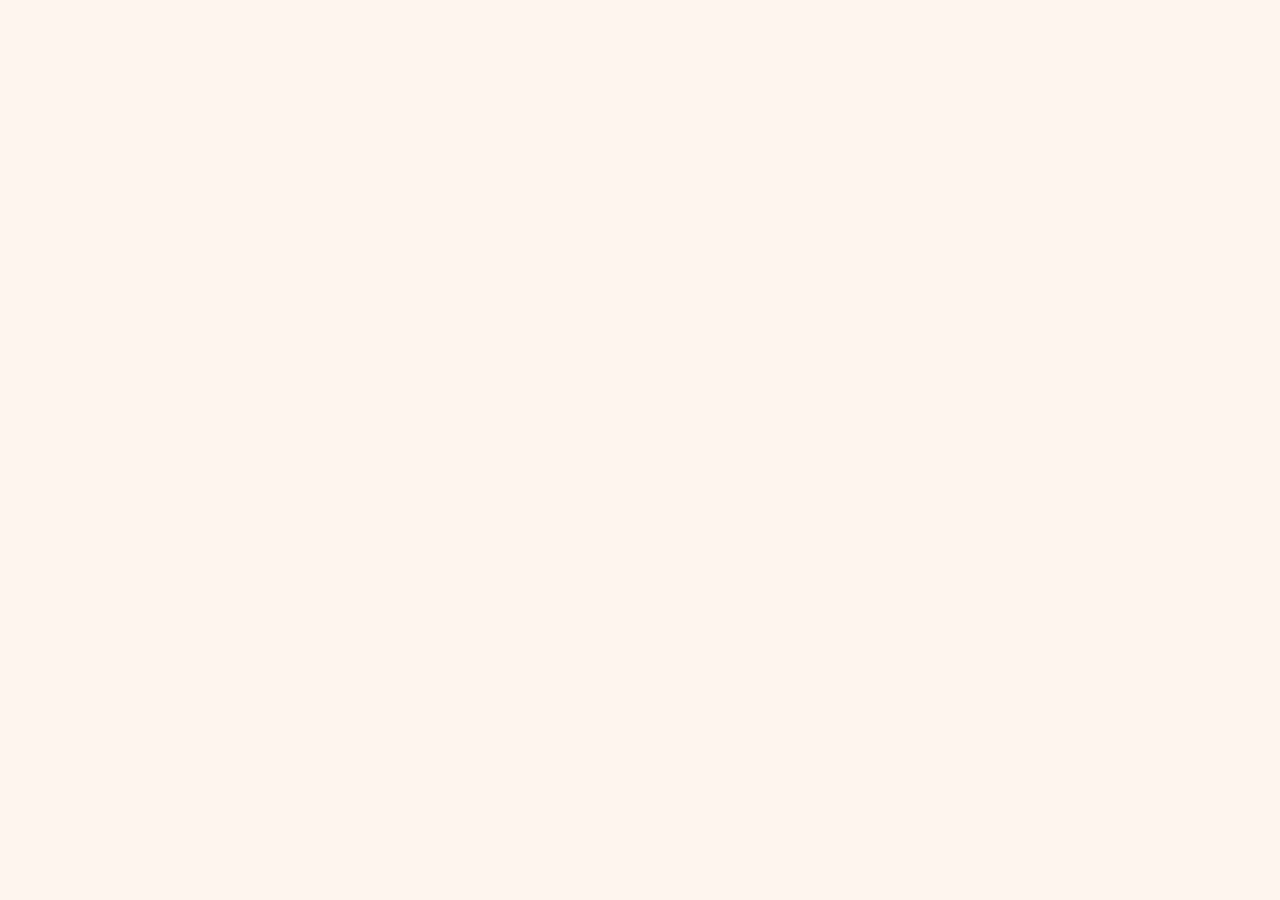
==== commit 7712e909: "Implement comprehensive SEO audit improvements across all pages Applied SEO enhancements from the va" ====
--- a/index.html
+++ b/index.html
@@ -3,181 +3,58 @@
 <head>
   <meta charset="UTF-8" />
   <meta name="viewport" content="width=device-width, initial-scale=1.0" />
-  <title>Fractal Media Solutions  Communications at Every Scale</title>
-  <meta name="description" content="Strategic communications consulting, podcast production, drone videography, and voiceover services. Based in Kansas, built for national reach." />
+  <title>Communications Consulting, Podcast Production & Drone Services | Fractal Media</title>
+  <meta name="description" content="Strategic communications consulting, podcast development, drone videography, and voiceover production. Kansas-based media solutions with national reach." />
+  <meta name="keywords" content="communications consulting, podcast production, drone videography, voiceover services, media consulting, strategic communications" />
+  <meta property="og:title" content="Fractal Media Solutions | Communications at Every Scale" />
+  <meta property="og:description" content="Strategic communications consulting, podcast production, drone videography, and voiceover services. Based in Kansas." />
+  <meta property="og:type" content="website" />
+  <meta property="og:image" content="https://fractal.media/assets/logo.png" />
+  <meta name="twitter:card" content="summary_large_image" />
+  <meta name="twitter:title" content="Fractal Media Solutions | Communications at Every Scale" />
+  <meta name="twitter:description" content="Strategic communications consulting, podcast production, drone videography, and voiceover services." />
+  <link rel="canonical" href="https://fractal.media/" />
   <link rel="stylesheet" href="css/style.css" />
   <link rel="icon" type="image/png" href="assets/favicon.png" />
-</head>
-<body>
 
-  <!-- ─── Navigation ─── -->
-  <nav class="nav" id="nav">
-    <div class="nav__inner">
-      <a href="index.html" class="nav__logo">
-        <img src="assets/favicon.png" alt="Fractal Media Solutions" />
-      </a>
-      <ul class="nav__links">
-        <li><a href="index.html" class="active">Home</a></li>
-        <li><a href="services.html">Services</a></li>
-        <li><a href="team.html">Team</a></li>
-        <li><a href="contact.html">Contact</a></li>
-      </ul>
-      <a href="contact.html" class="btn btn--primary nav__cta">Work With Us</a>
-      <button class="nav__hamburger" id="hamburger" aria-label="Open menu">
-        <span></span><span></span><span></span>
-      </button>
-    </div>
-  </nav>
+  <!-- Schema Markup: Organization -->
+  <script type="application/ld+json">
+  {
+    "@context": "https://schema.org",
+    "@type": "Organization",
+    "name": "Fractal Media Solutions, LLC",
+    "url": "https://fractal.media",
+    "logo": "https://fractal.media/assets/logo.png",
+    "description": "Strategic communications consulting, podcast production, drone videography, and voiceover services",
+    "address": {
+      "@type": "PostalAddress",
+      "addressRegion": "Kansas",
+      "addressCountry": "US"
+    },
+    "contact": {
+      "@type": "ContactPoint",
+      "contactType": "Sales",
+      "url": "https://fractal.media/contact.html"
+    }
+  }
+  </script>
 
-  <div class="nav__mobile" id="mobileNav">
-    <a href="index.html">Home</a>
-    <a href="services.html">Services</a>
-    <a href="team.html">Team</a>
-    <a href="contact.html">Contact</a>
-  </div>
-
-  <main>
-
-    <!-- ─── Hero ─── -->
-    <section class="hero">
-      <div class="hero__bg-shape"></div>
-      <div class="container">
-        <div class="hero__content">
-          <div class="hero__heading-with-logo">
-            <div>
-              <img src="assets/logo.png" alt="Fractal Media Solutions" class="hero__logo-top" />
-              <h1>Media that scales<br /><span>at every level.</span></h1>
-              <p class="hero__sub">
-                Strategic communications consulting, podcast production, drone videography, and voiceover services  built for brands and creators ready to grow.
-              </p>
-            </div>
-            <img src="assets/logo.png" alt="Fractal Media Solutions" class="hero__logo" />
-          </div>
-          <div class="btn-group">
-            <a href="services.html" class="btn btn--primary">Explore Services</a>
-            <a href="contact.html" class="btn btn--outline">Start a Conversation</a>
-          </div>
-        </div>
-      </div>
-    </section>
-
-    <!-- ─── Services Overview ─── -->
-    <section class="section" style="background: var(--white);">
-      <div class="container">
-        <div class="services-wrapper">
-          <div class="section-header">
-            <span class="section-label">What We Do</span>
-            <h2>Communications built for the modern era</h2>
-            <p>From strategy sessions to full production pipelines, Fractal brings the tools, talent, and expertise to amplify your message.</p>
-          </div>
-          <div class="services-carousel-box">
-            <button class="carousel-nav-button prev" id="carouselPrev">‹</button>
-            <div class="services-carousel" id="servicesCarousel">
-          <div class="service-card active">
-            <div class="service-card__icon"></div>
-            <h3>Communications Consulting</h3>
-            <p>Strategy, messaging, and execution. Hourly sessions, project packages, or monthly retainers built around your goals  not a template.</p>
-            <a href="services.html#consulting" class="service-card__link">See pricing →</a>
-          </div>
-          <div class="service-card">
-            <div class="service-card__icon"></div>
-            <h3>Podcast Development</h3>
-            <p>Concept to launch  brand identity, format design, equipment guidance, and a strategy that builds an audience from day one.</p>
-            <a href="services.html#podcast" class="service-card__link">See packages →</a>
-          </div>
-          <div class="service-card">
-            <div class="service-card__icon"></div>
-            <h3>Drone Videography</h3>
-            <p>Cinematic aerial footage for real estate, events, and branded campaigns. FAA-compliant, professionally delivered.</p>
-            <a href="services.html#drone" class="service-card__link">See rates →</a>
-          </div>
-          <div class="service-card">
-            <div class="service-card__icon"></div>
-            <h3>Voiceover & Production</h3>
-            <p>Professional VO spots, audio elements, and short-form video production  polished deliverables on a fast turnaround.</p>
-            <a href="services.html#voiceover" class="service-card__link">See rates →</a>
-          </div>
-            </div>
-            <button class="carousel-nav-button next" id="carouselNext">›</button>
-          </div>
-        </div>
-      </div>
-    </section>
-
-    <!-- ─── Why Fractal ─── -->
-    <section class="section section--dark">
-      <div class="container">
-        <div class="section-header section-header--center">
-          <span class="section-label" style="color: var(--green-light);">Our Approach</span>
-          <h2>Credibility without gatekeepers.</h2>
-          <p>The media landscape has shifted permanently. Credibility is earned through consistency and craft  not by having the right credential or the right platform hand you a mic. We help brands and creators build platforms they actually own.</p>
-        </div>
-        <div style="display: grid; grid-template-columns: repeat(auto-fit, minmax(220px, 1fr)); gap: 20px;">
-          <div style="background: rgba(255,255,255,0.05); border: 1px solid rgba(255,255,255,0.1); border-radius: var(--radius-lg); padding: 28px;">
-            <h4 style="color: var(--cream); margin-bottom: 8px;">Strategy first</h4>
-            <p style="font-size: 0.88rem;">Every engagement starts with understanding your goals  not a package that fits most people.</p>
-          </div>
-          <div style="background: rgba(255,255,255,0.05); border: 1px solid rgba(255,255,255,0.1); border-radius: var(--radius-lg); padding: 28px;">
-            <h4 style="color: var(--cream); margin-bottom: 8px;">Full-service execution</h4>
-            <p style="font-size: 0.88rem;">Strategy without production is a slide deck. We follow through to the deliverable.</p>
-          </div>
-          <div style="background: rgba(255,255,255,0.05); border: 1px solid rgba(255,255,255,0.1); border-radius: var(--radius-lg); padding: 28px;">
-            <h4 style="color: var(--cream); margin-bottom: 8px;">Midwestern roots</h4>
-            <p style="font-size: 0.88rem;">Local anchor, statewide and national reach. We know this region and we know how to tell its stories.</p>
-          </div>
-        </div>
-      </div>
-    </section>
-
-    <!-- ─── CTA ─── -->
-    <section class="section--sm">
-      <div class="container">
-        <div class="cta-banner">
-          <div>
-            <h2>Ready to build something worth hearing?</h2>
-            <p>Discovery calls are always free. Tell us what you're working on.</p>
-          </div>
-          <div class="btn-group">
-            <a href="contact.html" class="btn btn--cream">Get in Touch</a>
-            <a href="services.html" class="btn btn--outline-light">View Services</a>
-          </div>
-        </div>
-      </div>
-    </section>
-
-  </main>
-
-  <!-- ─── Footer ─── -->
-  <footer class="footer">
-    <div class="container">
-      <div class="footer__grid">
-        <div class="footer__brand">
-          <h4 style="color: var(--cream); margin-bottom: 8px; font-size: 1rem;">Fractal Media Solutions, LLC</h4>
-          <p>Strategic communications and media production for brands ready to build something worth hearing. Based in Kansas.</p>
-        </div>
-        <div class="footer__col">
-          <h4>Services</h4>
-          <ul>
-            <li><a href="services.html#consulting">Consulting</a></li>
-            <li><a href="services.html#podcast">Podcast Dev</a></li>
-            <li><a href="services.html#drone">Drone</a></li>
-            <li><a href="services.html#voiceover">Voiceover</a></li>
-          </ul>
-        </div>
-        <div class="footer__col">
-          <h4>Company</h4>
-          <ul>
-            <li><a href="team.html">Team</a></li>
-            <li><a href="contact.html">Contact</a></li>
-          </ul>
-        </div>
-      </div>
-      <div class="footer__bottom">
-        <p>© 2026 Fractal Media Solutions, LLC. All rights reserved.</p>
-      </div>
-    </div>
-  </footer>
-
-  <script src="js/main.js"></script>
-</body>
-</html>
+  <!-- Schema Markup: LocalBusiness -->
+  <script type="application/ld+json">
+  {
+    "@context": "https://schema.org",
+    "@type": "LocalBusiness",
+    "name": "Fractal Media Solutions",
+    "url": "https://fractal.media",
+    "image": "https://fractal.media/assets/logo.png",
+    "description": "Strategic communications and media production company offering consulting, podcast development, drone videography, and voiceover services",
+    "address": {
+      "@type": "PostalAddress",
+      "addressRegion": "Kansas",
+      "addressCountry": "US"
+    },
+    "areaServed": ["US"],
+    "priceRange": "$$"
+  }
+  </script>
+</head>
--- a/css/style.css
+++ b/css/style.css
@@ -264,9 +264,7 @@
   max-width: 600px;
 }
 .hero__logo-top {
-  height: 80px;
-  width: auto;
-  margin-bottom: 32px;
+  display: none;
 }
 .hero__logo {
   height: 600px;
@@ -297,7 +295,7 @@
 .hero__sub {
   font-size: 1.15rem;
   max-width: 560px;
-  margin-bottom: 30px;
+  margin-bottom: 60px;
   color: var(--ink-mid);
 }
 .hero__stats {
@@ -355,15 +353,14 @@
 }
 .services-carousel {
   display: flex;
-  width: 100%;
-  height: 100%;
+  width: calc(100% - 100px);
   position: relative;
   align-items: center;
   justify-content: center;
 }
 .carousel-nav-button {
-  position: absolute;
-  bottom: 20px;
+  position: absolute !important;
+  bottom: 20px !important;
   background: rgba(255,255,255,0.2);
   border: 2px solid rgba(255,255,255,0.4);
   color: var(--white);
@@ -376,14 +373,14 @@
   align-items: center;
   justify-content: center;
   transition: all 0.2s;
-  z-index: 10;
+  z-index: 20;
 }
 .carousel-nav-button:hover {
   background: rgba(255,255,255,0.35);
   border-color: rgba(255,255,255,0.6);
 }
-.carousel-nav-button.prev { left: 20px; }
-.carousel-nav-button.next { right: 20px; }
+.carousel-nav-button.prev { left: 20px !important; top: auto !important; }
+.carousel-nav-button.next { right: 20px !important; top: auto !important; }
 .service-card {
   background: var(--white);
   border: 1px solid var(--border);
@@ -903,13 +900,14 @@
 @media (max-width: 768px) {
   .hero__heading-with-logo { flex-direction: column; gap: 32px; margin-bottom: 0; }
   .hero__logo { display: none; }
-  .hero__logo-top { display: none; }
+  .hero__logo-top { display: block; height: 420px; width: auto; margin: 0 auto 32px auto; }
   .nav__links, .nav__cta { display: none; }
   .nav__hamburger { display: flex; }
   .cta-banner { flex-direction: column; padding: 40px 28px; }
   .form-row { grid-template-columns: 1fr; }
   .hero__stats { gap: 32px; }
-  .footer__grid { grid-template-columns: 1fr; gap: 32px; }
+  .footer__grid { grid-template-columns: repeat(2, 1fr); gap: 24px; }
+  .footer__brand { grid-column: 1 / -1; }
   .btn-group { flex-wrap: nowrap; }
 }
 
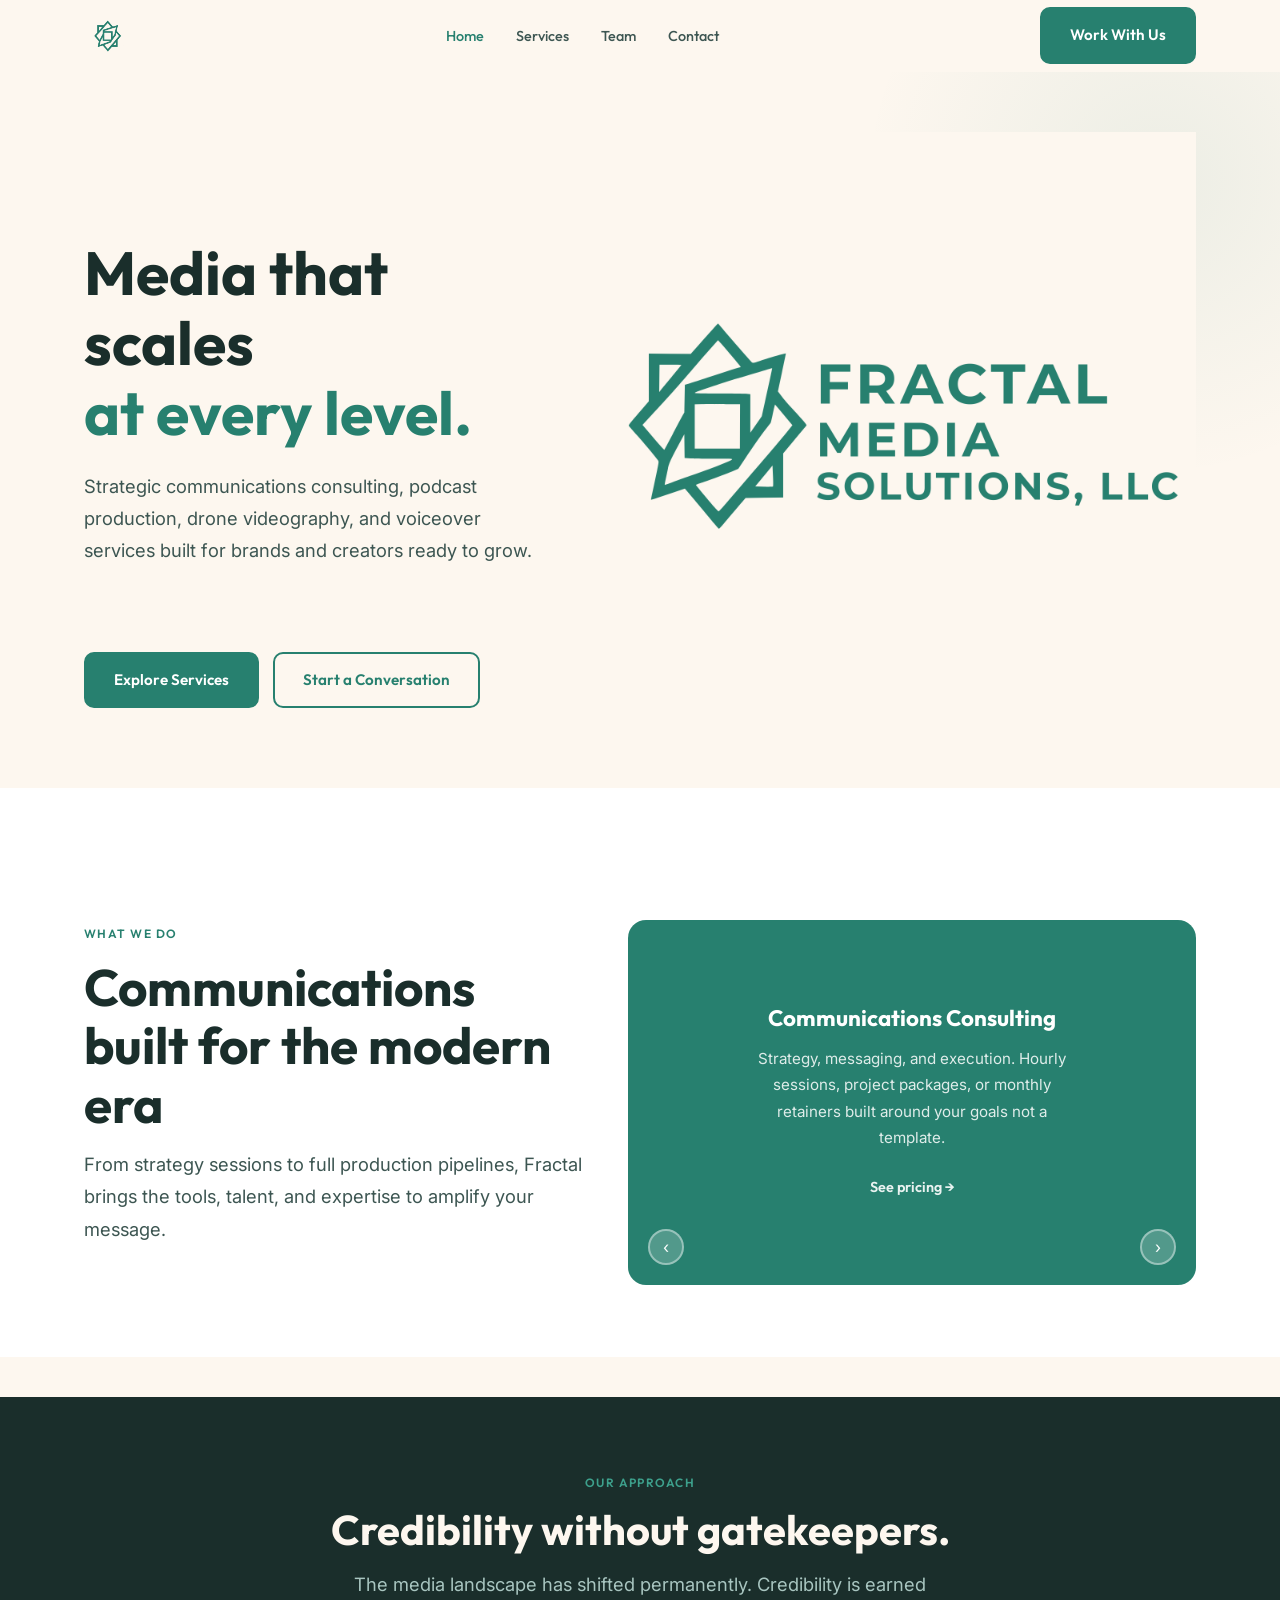
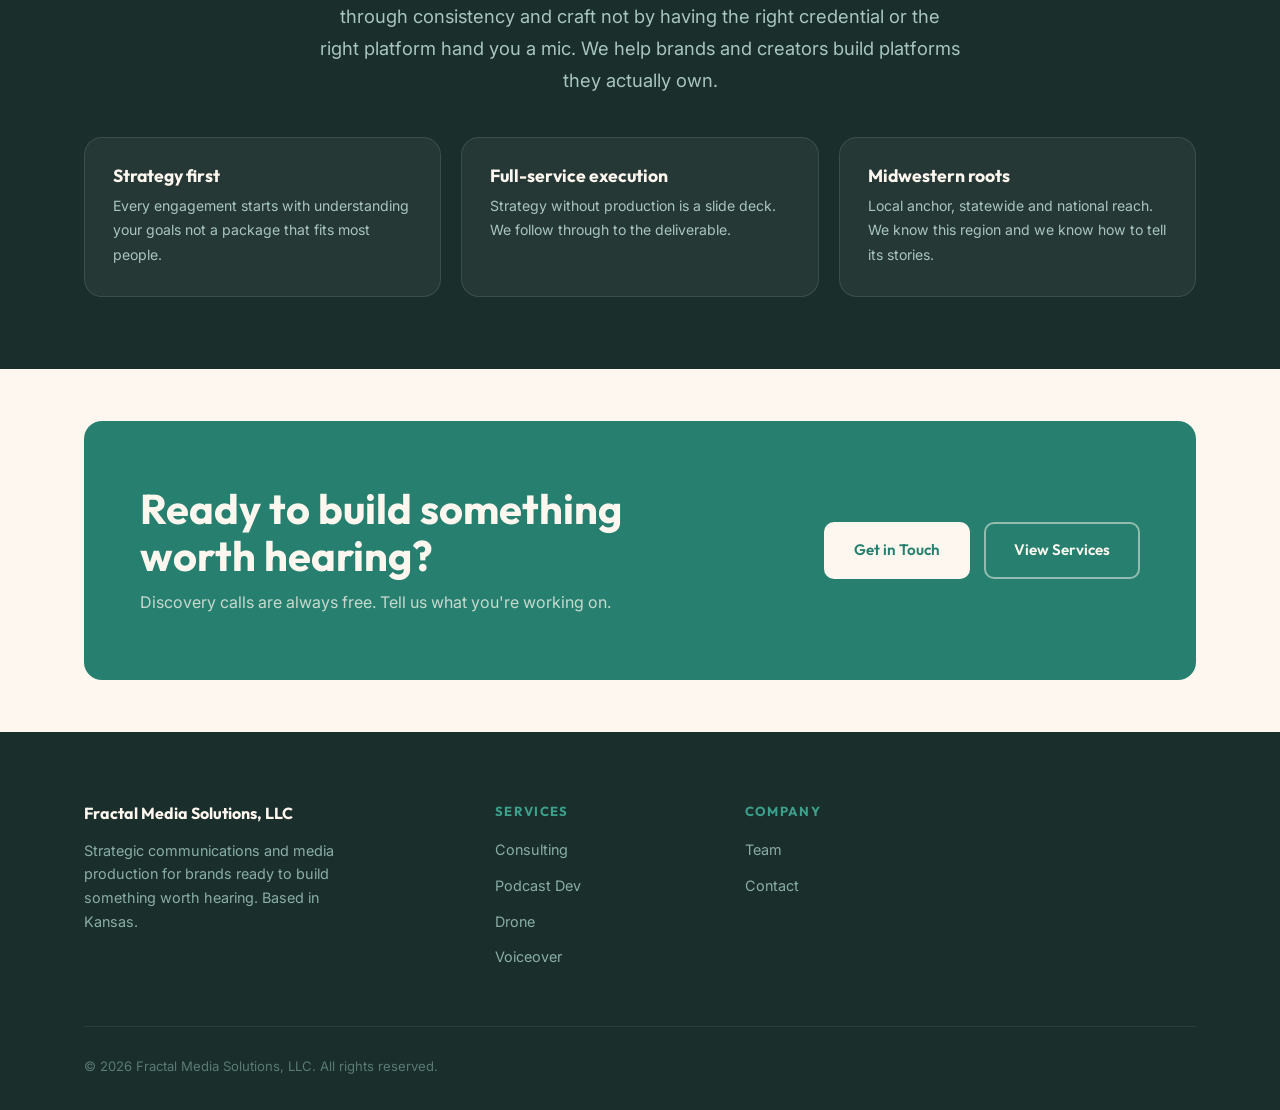
==== commit cfbaba38: "Fix: Restore complete index.html with proper structure and SEO enhancements" ====
--- a/index.html
+++ b/index.html
@@ -57,4 +57,177 @@
     "priceRange": "$$"
   }
   </script>
-</head>+</head>
+<body>
+
+  <!-- ─── Navigation ─── -->
+  <nav class="nav" id="nav">
+    <div class="nav__inner">
+      <a href="index.html" class="nav__logo">
+        <img src="assets/favicon.png" alt="Fractal Media Solutions" />
+      </a>
+      <ul class="nav__links">
+        <li><a href="index.html" class="active">Home</a></li>
+        <li><a href="services.html">Services</a></li>
+        <li><a href="team.html">Team</a></li>
+        <li><a href="contact.html">Contact</a></li>
+      </ul>
+      <a href="contact.html" class="btn btn--primary nav__cta">Work With Us</a>
+      <button class="nav__hamburger" id="hamburger" aria-label="Open menu">
+        <span></span><span></span><span></span>
+      </button>
+    </div>
+  </nav>
+
+  <div class="nav__mobile" id="mobileNav">
+    <a href="index.html">Home</a>
+    <a href="services.html">Services</a>
+    <a href="team.html">Team</a>
+    <a href="contact.html">Contact</a>
+  </div>
+
+  <main>
+
+    <!-- ─── Hero ─── -->
+    <section class="hero">
+      <div class="hero__bg-shape"></div>
+      <div class="container">
+        <div class="hero__content">
+          <div class="hero__heading-with-logo">
+            <div>
+              <img src="assets/logo.png" alt="Fractal Media Solutions" class="hero__logo-top" />
+              <h1>Media that scales<br /><span>at every level.</span></h1>
+              <p class="hero__sub">
+                Strategic communications consulting, podcast production, drone videography, and voiceover services  built for brands and creators ready to grow.
+              </p>
+            </div>
+            <img src="assets/logo.png" alt="Fractal Media Solutions" class="hero__logo" />
+          </div>
+          <div class="btn-group">
+            <a href="services.html" class="btn btn--primary">Explore Services</a>
+            <a href="contact.html" class="btn btn--outline">Start a Conversation</a>
+          </div>
+        </div>
+      </div>
+    </section>
+
+    <!-- ─── Services Overview ─── -->
+    <section class="section" style="background: var(--white);">
+      <div class="container">
+        <div class="services-wrapper">
+          <div class="section-header">
+            <span class="section-label">What We Do</span>
+            <h2>Communications built for the modern era</h2>
+            <p>From strategy sessions to full production pipelines, Fractal brings the tools, talent, and expertise to amplify your message.</p>
+          </div>
+          <div class="services-carousel-box">
+            <button class="carousel-nav-button prev" id="carouselPrev">‹</button>
+            <div class="services-carousel" id="servicesCarousel">
+          <div class="service-card active">
+            <div class="service-card__icon"></div>
+            <h3>Communications Consulting</h3>
+            <p>Strategy, messaging, and execution. Hourly sessions, project packages, or monthly retainers built around your goals  not a template.</p>
+            <a href="services.html#consulting" class="service-card__link">See pricing →</a>
+          </div>
+          <div class="service-card">
+            <div class="service-card__icon"></div>
+            <h3>Podcast Development</h3>
+            <p>Concept to launch  brand identity, format design, equipment guidance, and a strategy that builds an audience from day one.</p>
+            <a href="services.html#podcast" class="service-card__link">See packages →</a>
+          </div>
+          <div class="service-card">
+            <div class="service-card__icon"></div>
+            <h3>Drone Videography</h3>
+            <p>Cinematic aerial footage for real estate, events, and branded campaigns. FAA-compliant, professionally delivered.</p>
+            <a href="services.html#drone" class="service-card__link">See rates →</a>
+          </div>
+          <div class="service-card">
+            <div class="service-card__icon"></div>
+            <h3>Voiceover & Production</h3>
+            <p>Professional VO spots, audio elements, and short-form video production  polished deliverables on a fast turnaround.</p>
+            <a href="services.html#voiceover" class="service-card__link">See rates →</a>
+          </div>
+            </div>
+            <button class="carousel-nav-button next" id="carouselNext">›</button>
+          </div>
+        </div>
+      </div>
+    </section>
+
+    <!-- ─── Why Fractal ─── -->
+    <section class="section section--dark">
+      <div class="container">
+        <div class="section-header section-header--center">
+          <span class="section-label" style="color: var(--green-light);">Our Approach</span>
+          <h2>Credibility without gatekeepers.</h2>
+          <p>The media landscape has shifted permanently. Credibility is earned through consistency and craft  not by having the right credential or the right platform hand you a mic. We help brands and creators build platforms they actually own.</p>
+        </div>
+        <div style="display: grid; grid-template-columns: repeat(auto-fit, minmax(220px, 1fr)); gap: 20px;">
+          <div style="background: rgba(255,255,255,0.05); border: 1px solid rgba(255,255,255,0.1); border-radius: var(--radius-lg); padding: 28px;">
+            <h4 style="color: var(--cream); margin-bottom: 8px;">Strategy first</h4>
+            <p style="font-size: 0.88rem;">Every engagement starts with understanding your goals  not a package that fits most people.</p>
+          </div>
+          <div style="background: rgba(255,255,255,0.05); border: 1px solid rgba(255,255,255,0.1); border-radius: var(--radius-lg); padding: 28px;">
+            <h4 style="color: var(--cream); margin-bottom: 8px;">Full-service execution</h4>
+            <p style="font-size: 0.88rem;">Strategy without production is a slide deck. We follow through to the deliverable.</p>
+          </div>
+          <div style="background: rgba(255,255,255,0.05); border: 1px solid rgba(255,255,255,0.1); border-radius: var(--radius-lg); padding: 28px;">
+            <h4 style="color: var(--cream); margin-bottom: 8px;">Midwestern roots</h4>
+            <p style="font-size: 0.88rem;">Local anchor, statewide and national reach. We know this region and we know how to tell its stories.</p>
+          </div>
+        </div>
+      </div>
+    </section>
+
+    <!-- ─── CTA ─── -->
+    <section class="section--sm">
+      <div class="container">
+        <div class="cta-banner">
+          <div>
+            <h2>Ready to build something worth hearing?</h2>
+            <p>Discovery calls are always free. Tell us what you're working on.</p>
+          </div>
+          <div class="btn-group">
+            <a href="contact.html" class="btn btn--cream">Get in Touch</a>
+            <a href="services.html" class="btn btn--outline-light">View Services</a>
+          </div>
+        </div>
+      </div>
+    </section>
+
+  </main>
+
+  <!-- ─── Footer ─── -->
+  <footer class="footer">
+    <div class="container">
+      <div class="footer__grid">
+        <div class="footer__brand">
+          <h4 style="color: var(--cream); margin-bottom: 8px; font-size: 1rem;">Fractal Media Solutions, LLC</h4>
+          <p>Strategic communications and media production for brands ready to build something worth hearing. Based in Kansas.</p>
+        </div>
+        <div class="footer__col">
+          <h4>Services</h4>
+          <ul>
+            <li><a href="services.html#consulting">Consulting</a></li>
+            <li><a href="services.html#podcast">Podcast Dev</a></li>
+            <li><a href="services.html#drone">Drone</a></li>
+            <li><a href="services.html#voiceover">Voiceover</a></li>
+          </ul>
+        </div>
+        <div class="footer__col">
+          <h4>Company</h4>
+          <ul>
+            <li><a href="team.html">Team</a></li>
+            <li><a href="contact.html">Contact</a></li>
+          </ul>
+        </div>
+      </div>
+      <div class="footer__bottom">
+        <p>© 2026 Fractal Media Solutions, LLC. All rights reserved.</p>
+      </div>
+    </div>
+  </footer>
+
+  <script src="js/main.js"></script>
+</body>
+</html>
